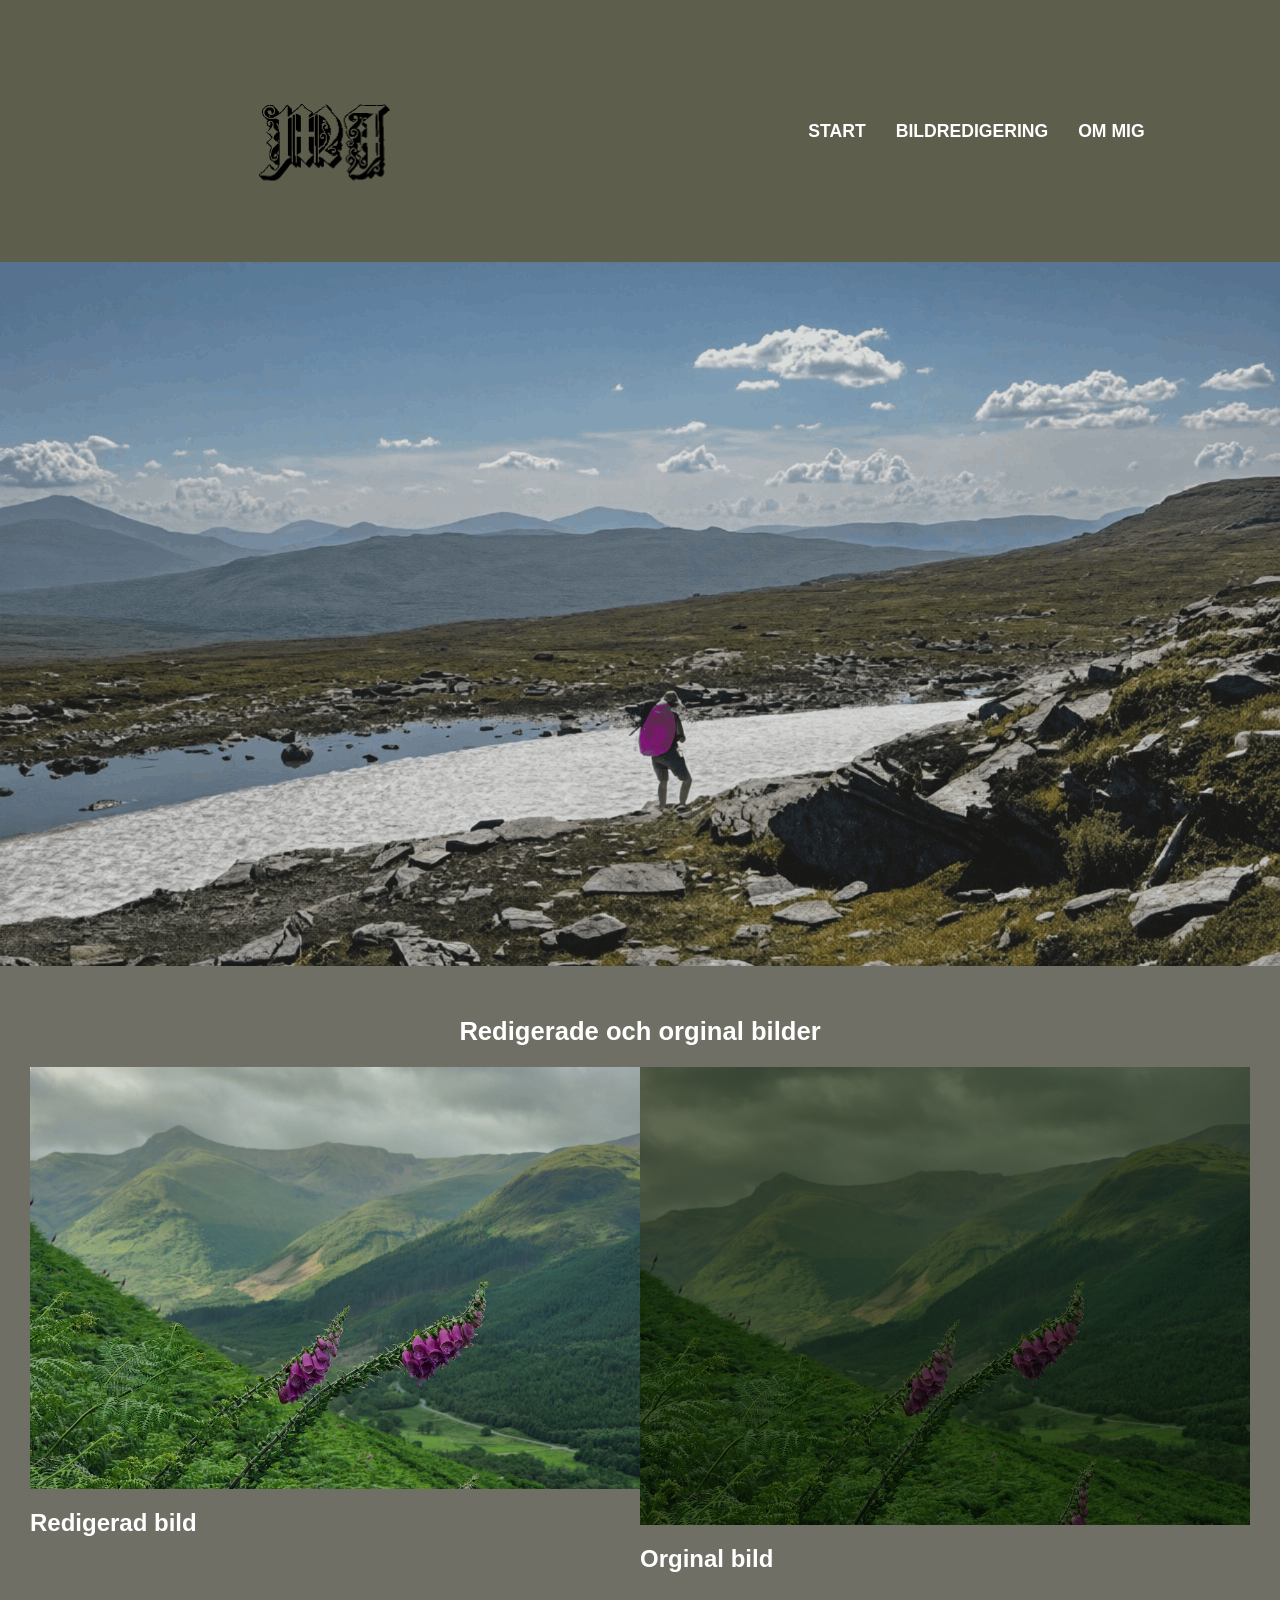
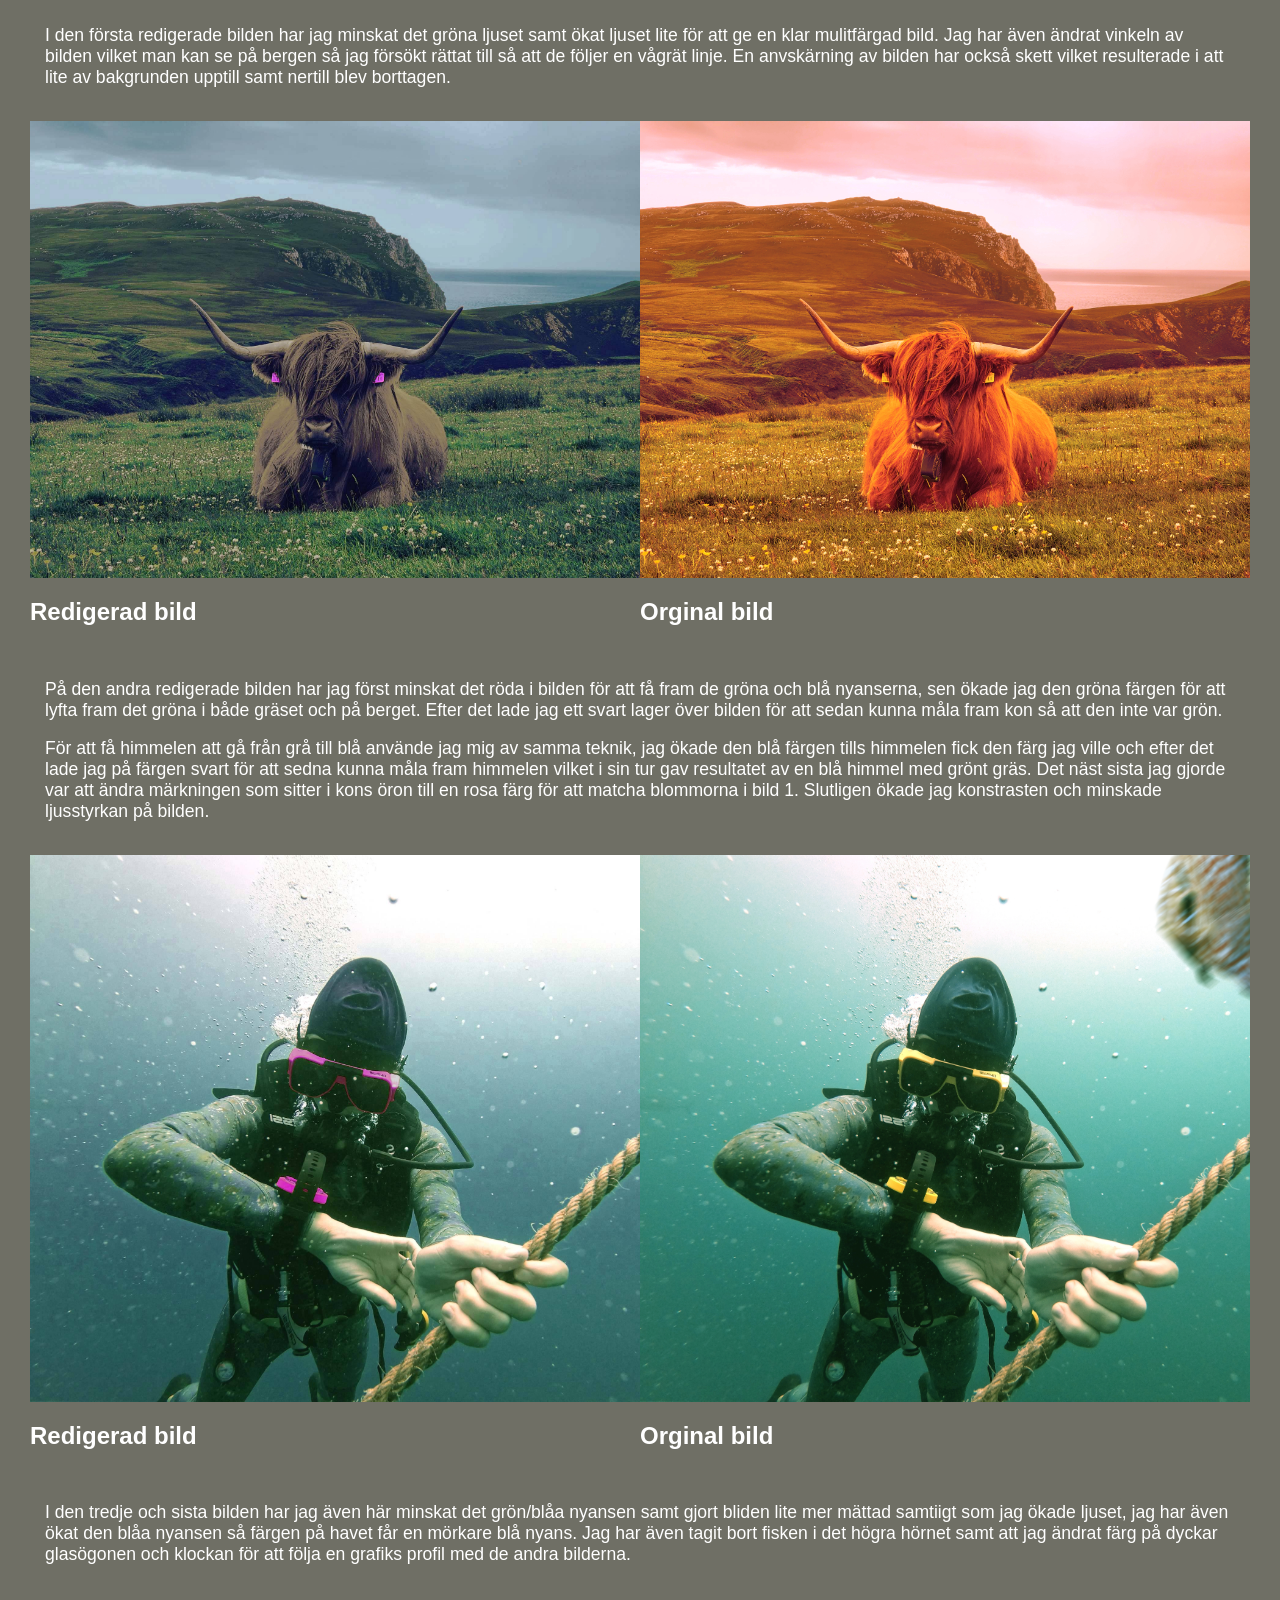
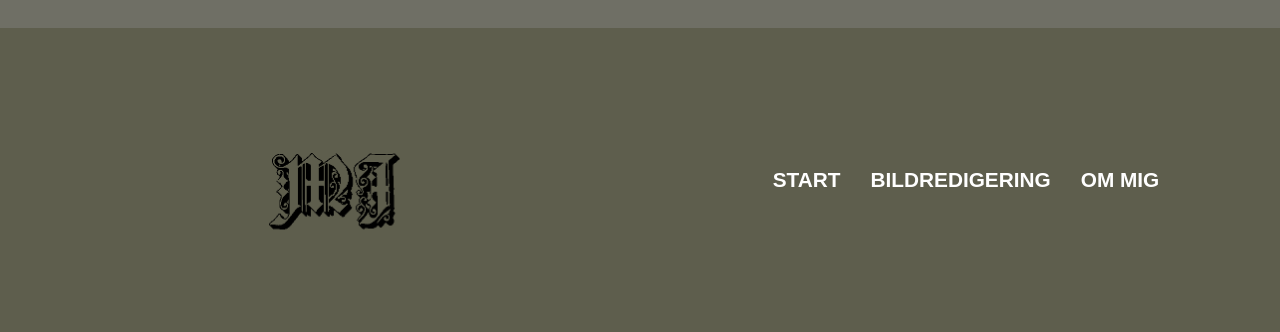
==== bildredigering.html @ e465652f "Skapat kopia av förra repositoryt och påbörjar nu analysen" ====
<!DOCTYPE html>
<html lang="sv">
    <head>
        <meta charset="UTF-8">
        <meta name="viewport" content="width=device-width initial-scake=1.0">
        <title>Bild redigering</title>
        <link rel="stylesheet" href="css/bild.css">
        <link rel="icon" type="images/png" sizes="32x32" href="images/favicon.png">
        <link rel="icon" type="images/x-icon" href="images/favicon.ico">
    </head>
    <body>
        <!--HEADER-->
        <header>
            <div class="header-wrapper">
                <div class="logo-header">
                    <a href="index.html">
                        <img src="images/logotyp.svg" alt="logotyp för MJ">
                    </a>
                </div>
                <div class="nav-header">
                    <nav>
                        <ul>
                            <li><a href="index.html">START</a></li>
                            <li><a href="bildredigering.html">BILDREDIGERING</a></li>
                            <li><a href="ommig.html">OM MIG</a></li>
                        </ul>
                    </nav>
                </div>
            </div>
        </header>
        <!--MAIN-->
        <main>
            <div class="container">
                <img src="images/header.png" alt="en människa som står framför snö mitt uppe på ett fjäll med utsikt av andra fjäll">
            </div>
            <div class="box">
                <section class="grid-container">
                    <h1>Redigerade och orginal bilder</h1>
                    <article class="card-grid1">
                        <img src="images/bilserie001.jpg" alt="två rosa blommor som växer på ett berg fullt av grönska med andra gröna berg i bakgrunden">
                        <h2>Redigerad bild</h2>
                    </article>
                    <article class="card-grid2">
                        <img src="images/O-bildserie001.jpg" alt="två rosa blommor som växer på ett berg fullt av grönska med andra gröna berg i bakgrunden, hela bilden har nyansen grön">
                        <h2>Orginal bild</h2>
                    </article>
                    <div class="card-grid3">
                        <p>
                            I den första redigerade bilden har jag minskat det gröna ljuset samt ökat ljuset lite för att ge en klar 
                            mulitfärgad bild. Jag har även ändrat vinkeln av bilden vilket man kan se på bergen så jag försökt rättat 
                            till så att de följer en vågrät linje. En anvskärning av bilden har också skett vilket resulterade i att 
                            lite av bakgrunden upptill samt nertill blev borttagen.
                        </p>
                    </div>
                    <article class="card-grid4">
                        <img src="images/bilserie002.jpg" alt="en hårig ko med stora horn som ligger på gräs med ett berg och havet i bakgrunden">
                        <h2>Redigerad bild</h2>
                    </article>
                    <article class="card-grid5">
                        <img src="images/O-bildserie002.jpg" alt="en hårig ko med stora horn som ligger på gräs med ett berg och havet i bakgrunden, hela bilden har nyansen röd/orange">
                        <h2>Orginal bild</h2>
                    </article>
                    <div class="card-grid6">
                        <p>
                            På den andra redigerade bilden har jag först minskat det röda i bilden för att få fram de gröna och blå 
                            nyanserna, sen ökade jag den gröna färgen för att lyfta fram det gröna i både gräset och på berget. Efter 
                            det lade jag ett svart lager över bilden för att sedan kunna måla fram kon så att den inte var grön. 
                        </p>
                        <p>
                            För att få himmelen att gå från grå till blå använde jag mig av samma teknik, jag ökade den blå färgen 
                            tills himmelen fick den färg jag ville och efter det lade jag på färgen svart för att sedna kunna måla 
                            fram himmelen vilket i sin tur gav resultatet av en blå himmel med grönt gräs. Det näst sista jag gjorde 
                            var att ändra märkningen som sitter i kons öron till en rosa färg för att matcha blommorna i bild 1. 
                            Slutligen ökade jag konstrasten och minskade ljusstyrkan på bilden.
                        </p>
                    </div>
                    <article class="card-grid7">
                        <img src="images/bilserie003.jpg" alt="en människa ikädd dykarutrustning som är under vatten och håller i ett 
                        rep, personen kollar på sin rosa klocka">
                        <h2>Redigerad bild</h2>
                    </article>
                    <article class="card-grid8">
                        <img src="images/O-bilserie003.jpg" alt="en människa ikädd dykarutrustning som är under vatten och håller i ett 
                        rep, personen kollar på sin gula klocka medans man kan se en fisk suddigt i högra hörnet">
                        <h2>Orginal bild</h2>
                    </article>
                    <div class="card-grid9">
                        <p>
                            I den tredje och sista bilden har jag även här minskat det grön/blåa nyansen samt gjort bliden lite mer 
                            mättad samtiigt som jag ökade ljuset, jag har även ökat den blåa nyansen så färgen på havet får en mörkare 
                            blå nyans. Jag har även tagit bort fisken i det högra hörnet samt att jag ändrat färg på dyckar glasögonen 
                            och klockan för att följa en grafiks profil med de andra bilderna.
                        </p>
                    </div>
                </section>
            </div>
        </main>
        <footer>
            <div class="footer-wrapper">
                <div class="logo-footer">
                    <a href="index.html">
                        <img src="images/logotyp.svg" alt="logotyp för MJ">
                    </a>      
                </div>
                <!--FOOTER NAV-->
                <div class="nav-footer">
                    <nav>
                        <ul>
                            <li><a href="index.html">START</a></li>
                            <li><a href="bildredigering.html">BILDREDIGERING</a></li>
                            <li><a href="ommig.html">OM MIG</a></li>
                        </ul>
                    </nav>
                </div>
            </div>
        </footer>
    </body>
</html>
---- css/bild.css ----
* {
    box-sizing: border-box;
    font-family:Arial, Helvetica, sans-serif;
    color: white;
}

body {
    margin: 0;
    background-color: rgb(111, 111, 101);
}

header {
    background-color: rgb(94, 94, 77);
}

img {
    max-width: 100%;
    height: auto;
    display: block;
}

/* HEADER */
.header-wrapper {
    display: flex;
    flex-direction: column;
    justify-content: space-between;
    align-items: center;
    padding: 15px;
}

/* NAV */
nav ul {
    display: flex;
    flex-direction: row;
    list-style-type: none;
    text-align: center;
    justify-content: center;
    gap: 30px;
}

nav ul li a {
    color: white;
    text-decoration: none;
    font-size: 1.1em;
    font-weight: bold;
}

/* MAIN */
.box {
    padding: 20px;
}

.container img {
    width: 100%;
}

.grid-container {
    padding: 10px 10px;
}

.grid-container h1 {
    text-align: center;
    font-size: 1.6rem;
}

.grid-container p {
    font-size: 1.1em;
}

/* FOOTER */
footer {
    background-color: rgb(94, 94, 77);
    padding: 20px 20px;
}

.footer-wrapper {
    display: flex;
    flex-direction: column;
    align-items: center;
    margin: 1rem;
}

.logo-footer {
    display: flex;
    flex-direction: column;
    align-items: center;
    justify-content: center;
    margin: 1rem;
}

/* FOOTER NAV */
footer nav ul {
    display: flex;
    flex-direction: row;
    list-style-type: none;
    text-align: center;
    justify-content: center;
    gap: 10px;
}

footer nav ul li a {
    color: white;
    text-decoration: none;
    font-size: 1.1em;
    font-weight: bold;
}

/* DESKTOP */
@media(min-width: 1000px) {
    /* HEADER */
    .header-wrapper {
        display: grid;
        grid-template-columns: 1fr 1fr;
        grid-template-areas:
        "logo-header nav-header";
        flex-direction: row;
        justify-content: space-between;
        align-items: center;
        gap: 1rem;
    }

    .logo-header {
        grid-area: logo-header;
        display: flex;
        flex-direction: column;
        align-items: center;
        justify-content: center;
        margin: 1rem;
    }
    
    .nav-header {
        grid-area: nav-header;
        display: flex;
        flex-direction: row;
        list-style-type: none;
        text-align: center;
        justify-content: center;
        gap: 20px;
    }

    .nav-header nav ul li a {
        color: white;
        text-decoration: none;
        font-size: 1.1em;
        font-weight: bold;
    }
   
    /* BILDER */
    .grid-container {
        display: grid;
        grid-template-columns: 1fr 1fr;
        grid-template-areas:
        "h1 h1"
        "card-grid1 card-grid2"
        "card-grid3 card-grid3"
        "card-grid4 card-grid5"
        "card-grid6 card-grid6"
        "card-grid7 card-grid8"
        "card-grid9 card-grid9";
    }

    .grid-container h1 {
        grid-area: h1;
    }

    .card-grid1 {
        grid-area: card-grid1;
    }

    .card-grid2 {
        grid-area: card-grid2;
    }

    .card-grid3 {
        grid-area: card-grid3;
        padding: 15px;
    }

    .card-grid3 p {
        font-size: 1.1rem;
    }

    .card-grid4 {
        grid-area: card-grid4;
    }

    .card-grid5 {
        grid-area: card-grid5;
    }

    .card-grid6 {
        grid-area: card-grid6;
        padding: 15px;
    }

    .card-grid6 p {
        font-size: 1.1rem;
    }

    .card-grid7 {
        grid-area: card-grid7;
    }

    .card-grid8 {
        grid-area: card-grid8;
    }

    .card-grid9 {
        grid-area: card-grid9;
        padding: 15px;
    }

    .card-grid9 p {
        font-size: 1.1rem;
    }

    /* FOOTER */
    .footer-wrapper {
        display: grid;
        grid-template-columns: 2fr 2fr;
        grid-template-areas:
        "logo-footer nav-footer";
        align-items: center;
        justify-content: space-between;
        gap: 1rem;
    }

    .logo-footer {
        grid-area: logo-footer;
        justify-content: flex-start;
        margin: 1rem 0;
    }

    .nav-footer {
        grid-area: nav-footer;
        text-align: center;
    }

    footer nav ul {
        gap: 30px;
    }

    .nav-footer ul li a {
        font-size: 1.3em;
    }
}
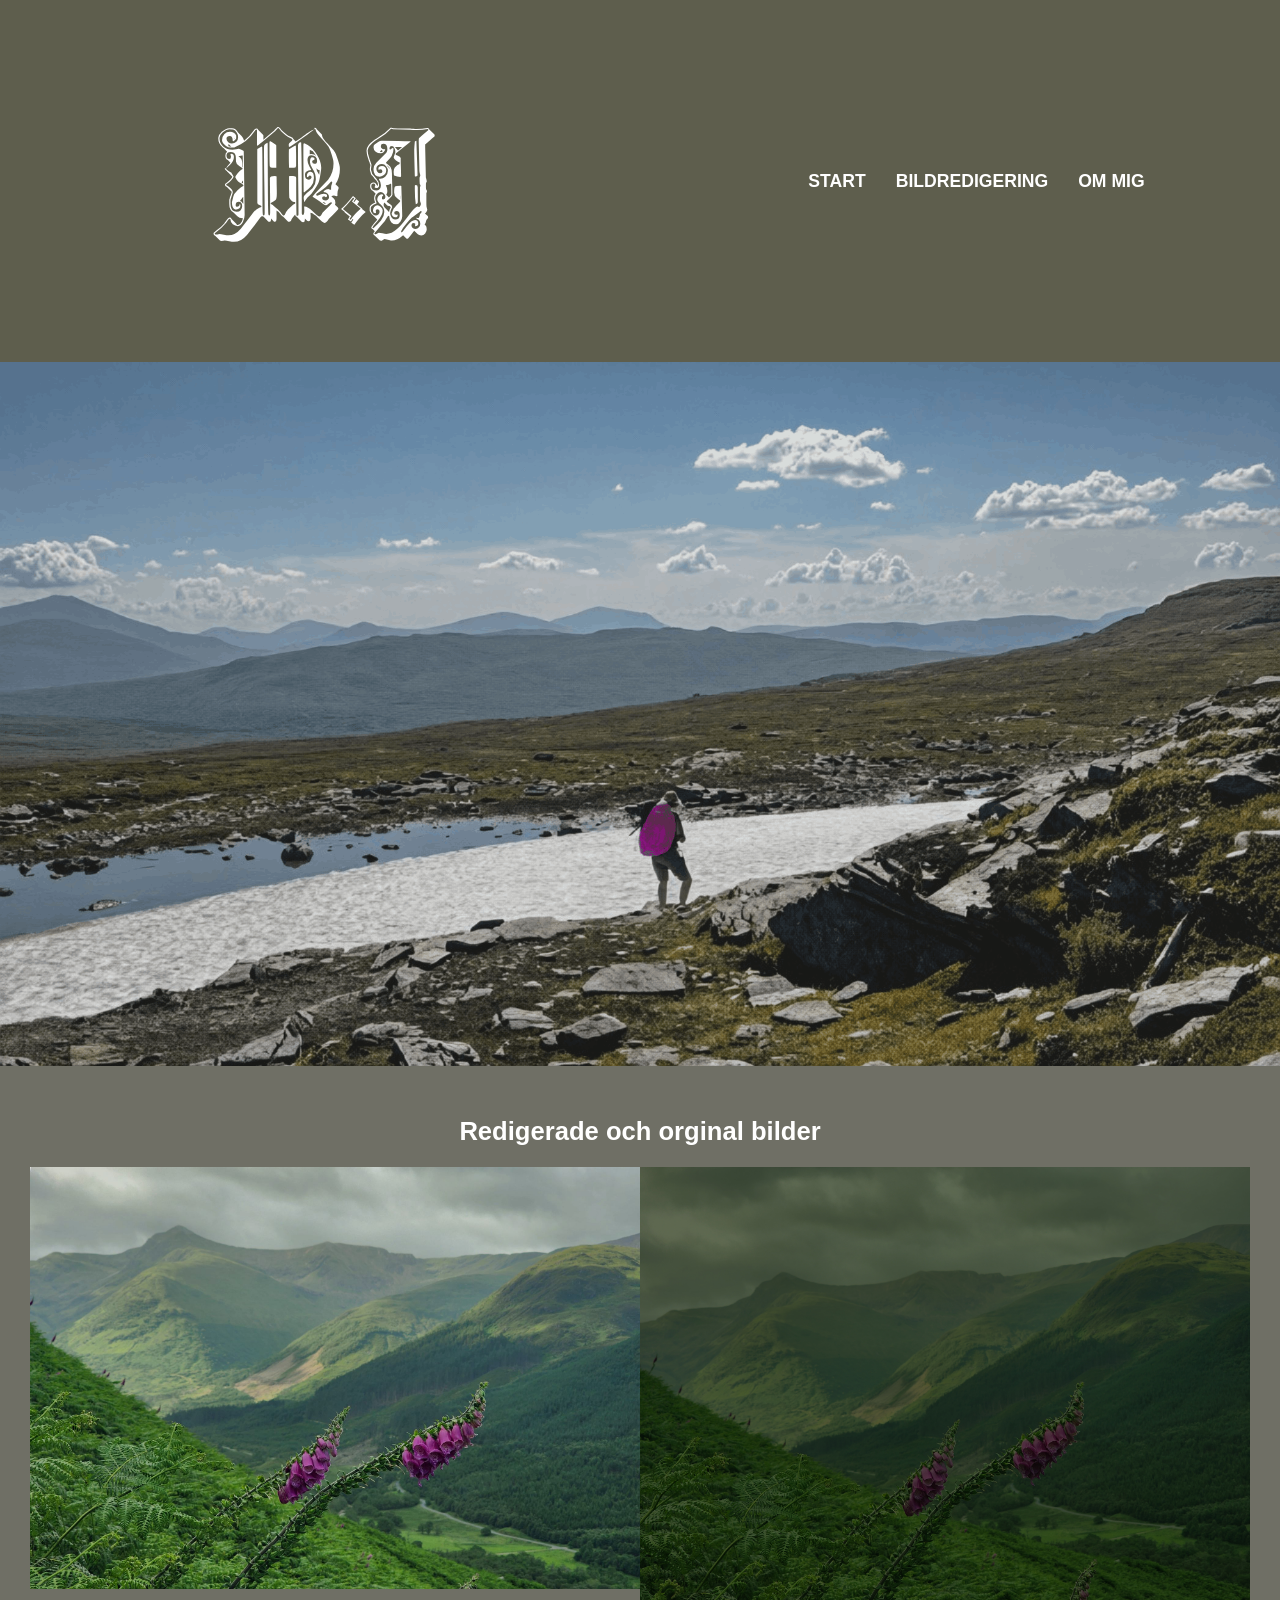
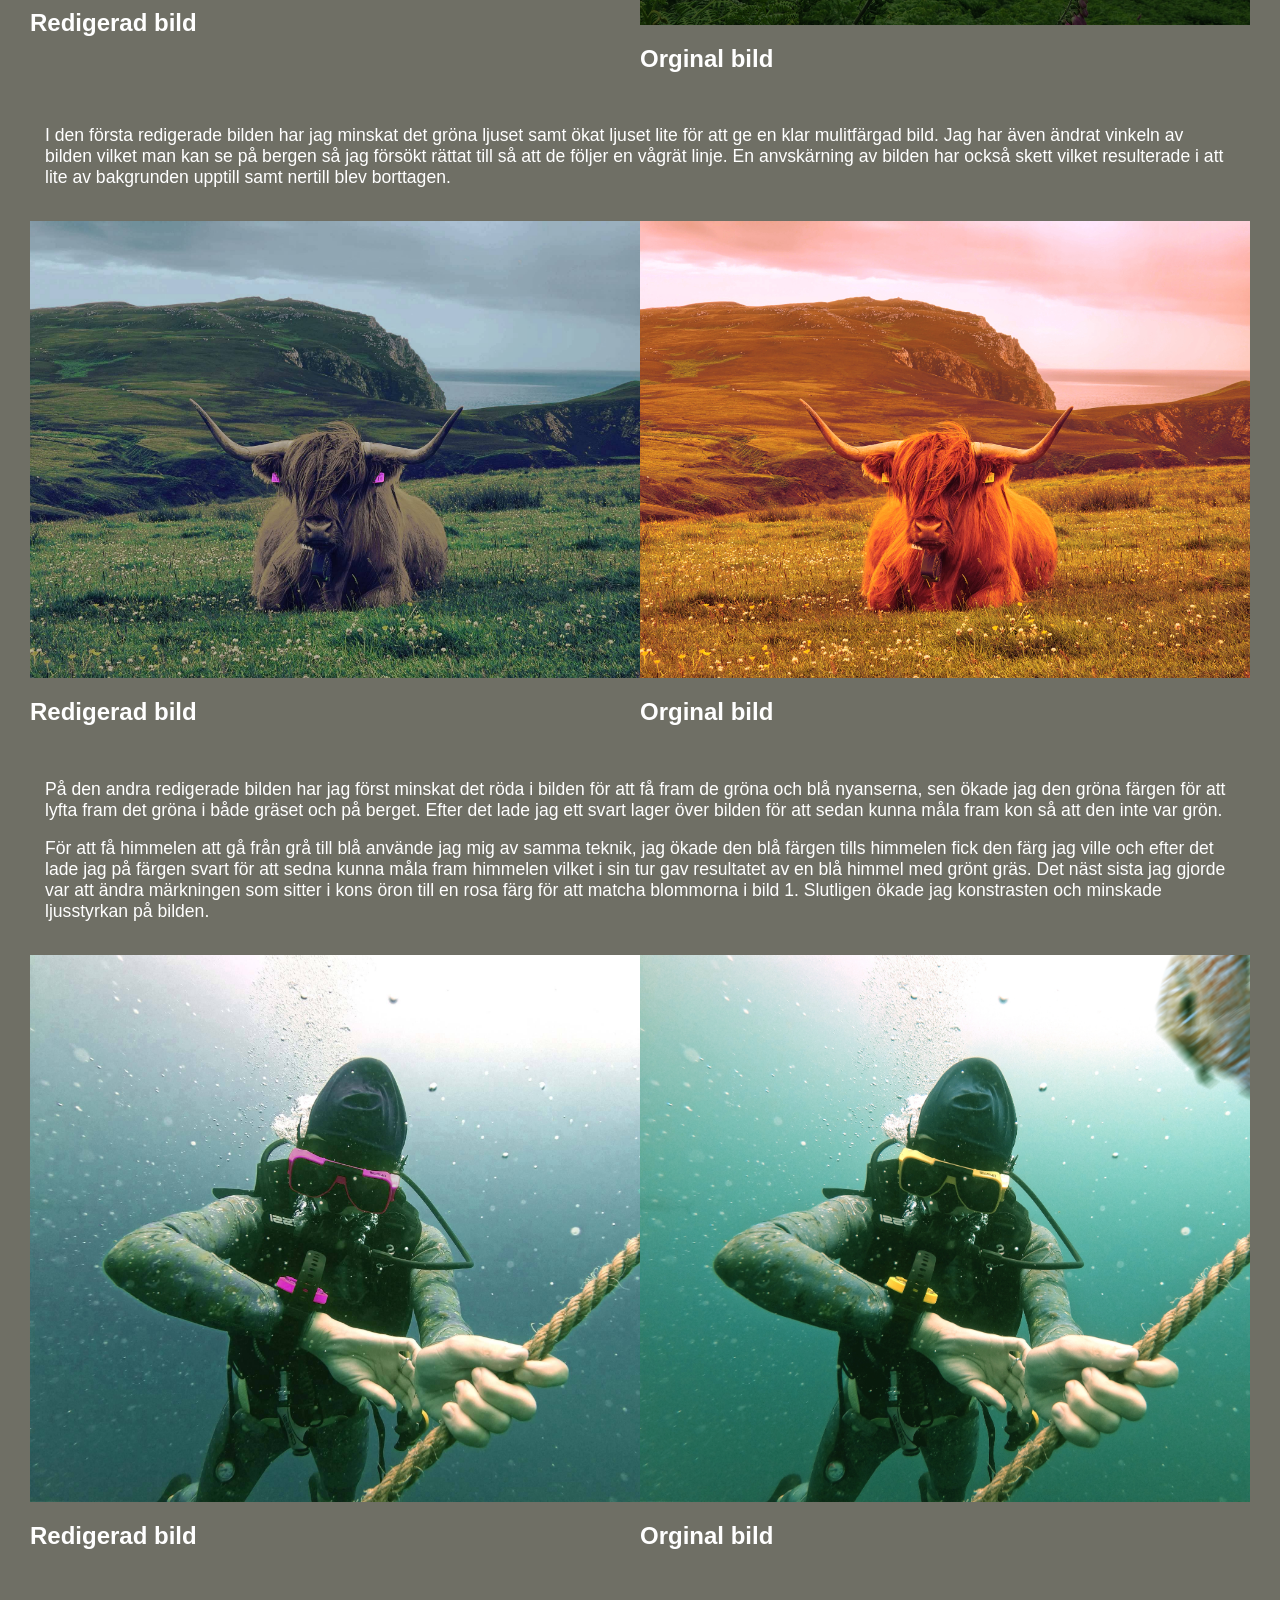
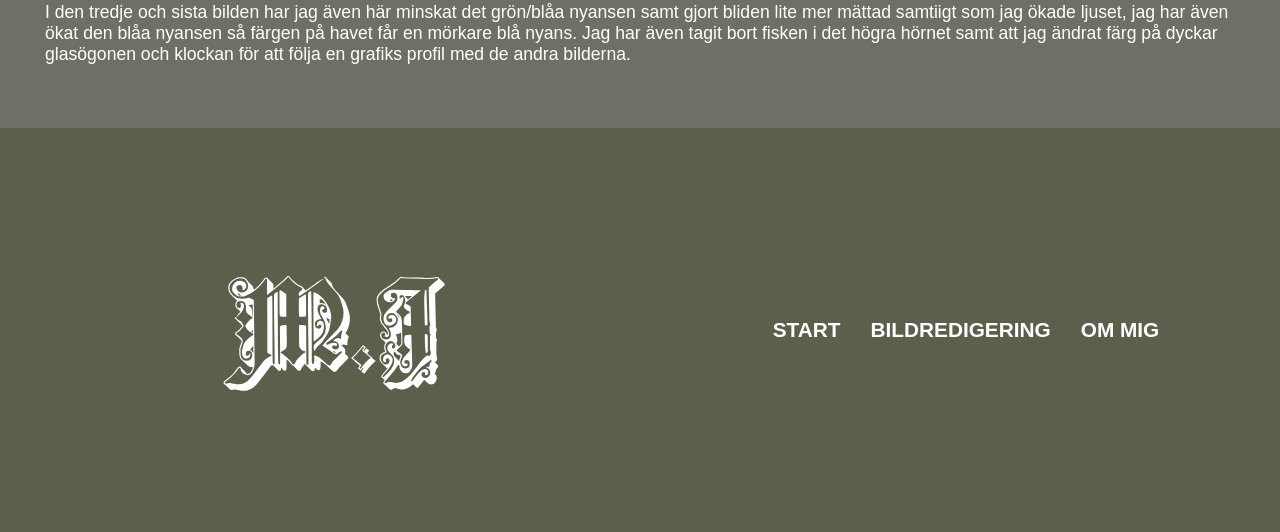
==== commit 6507406e: "Ändrat så logotypen är vit och ökar därmed kontrasten mellan bakgrund och logga" ====
--- a/bildredigering.html
+++ b/bildredigering.html
@@ -14,7 +14,7 @@
             <div class="header-wrapper">
                 <div class="logo-header">
                     <a href="index.html">
-                        <img src="images/logotyp.svg" alt="logotyp för MJ">
+                        <img src="images/logo-vit.svg" alt="logotyp för MJ">
                     </a>
                 </div>
                 <div class="nav-header">
@@ -99,7 +99,7 @@
             <div class="footer-wrapper">
                 <div class="logo-footer">
                     <a href="index.html">
-                        <img src="images/logotyp.svg" alt="logotyp för MJ">
+                        <img src="images/logo-vit.svg" alt="logotyp för MJ">
                     </a>      
                 </div>
                 <!--FOOTER NAV-->
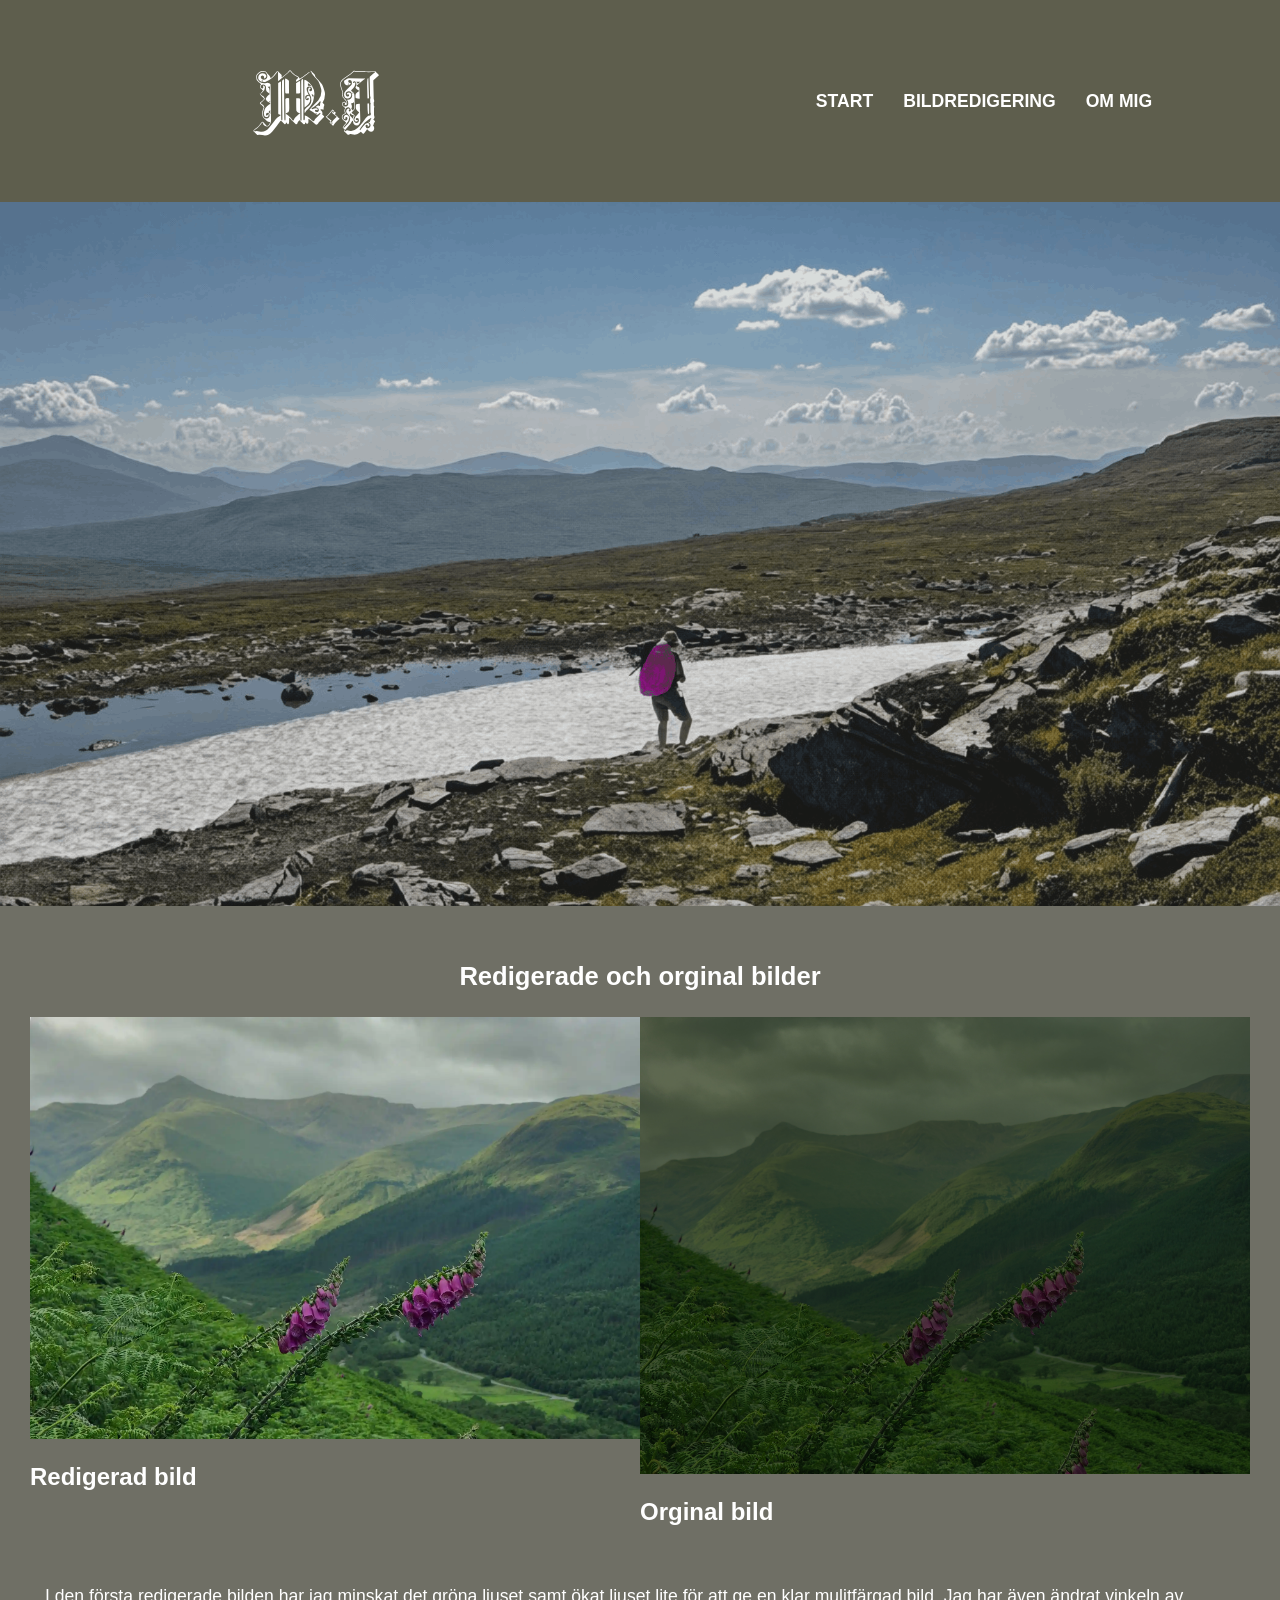
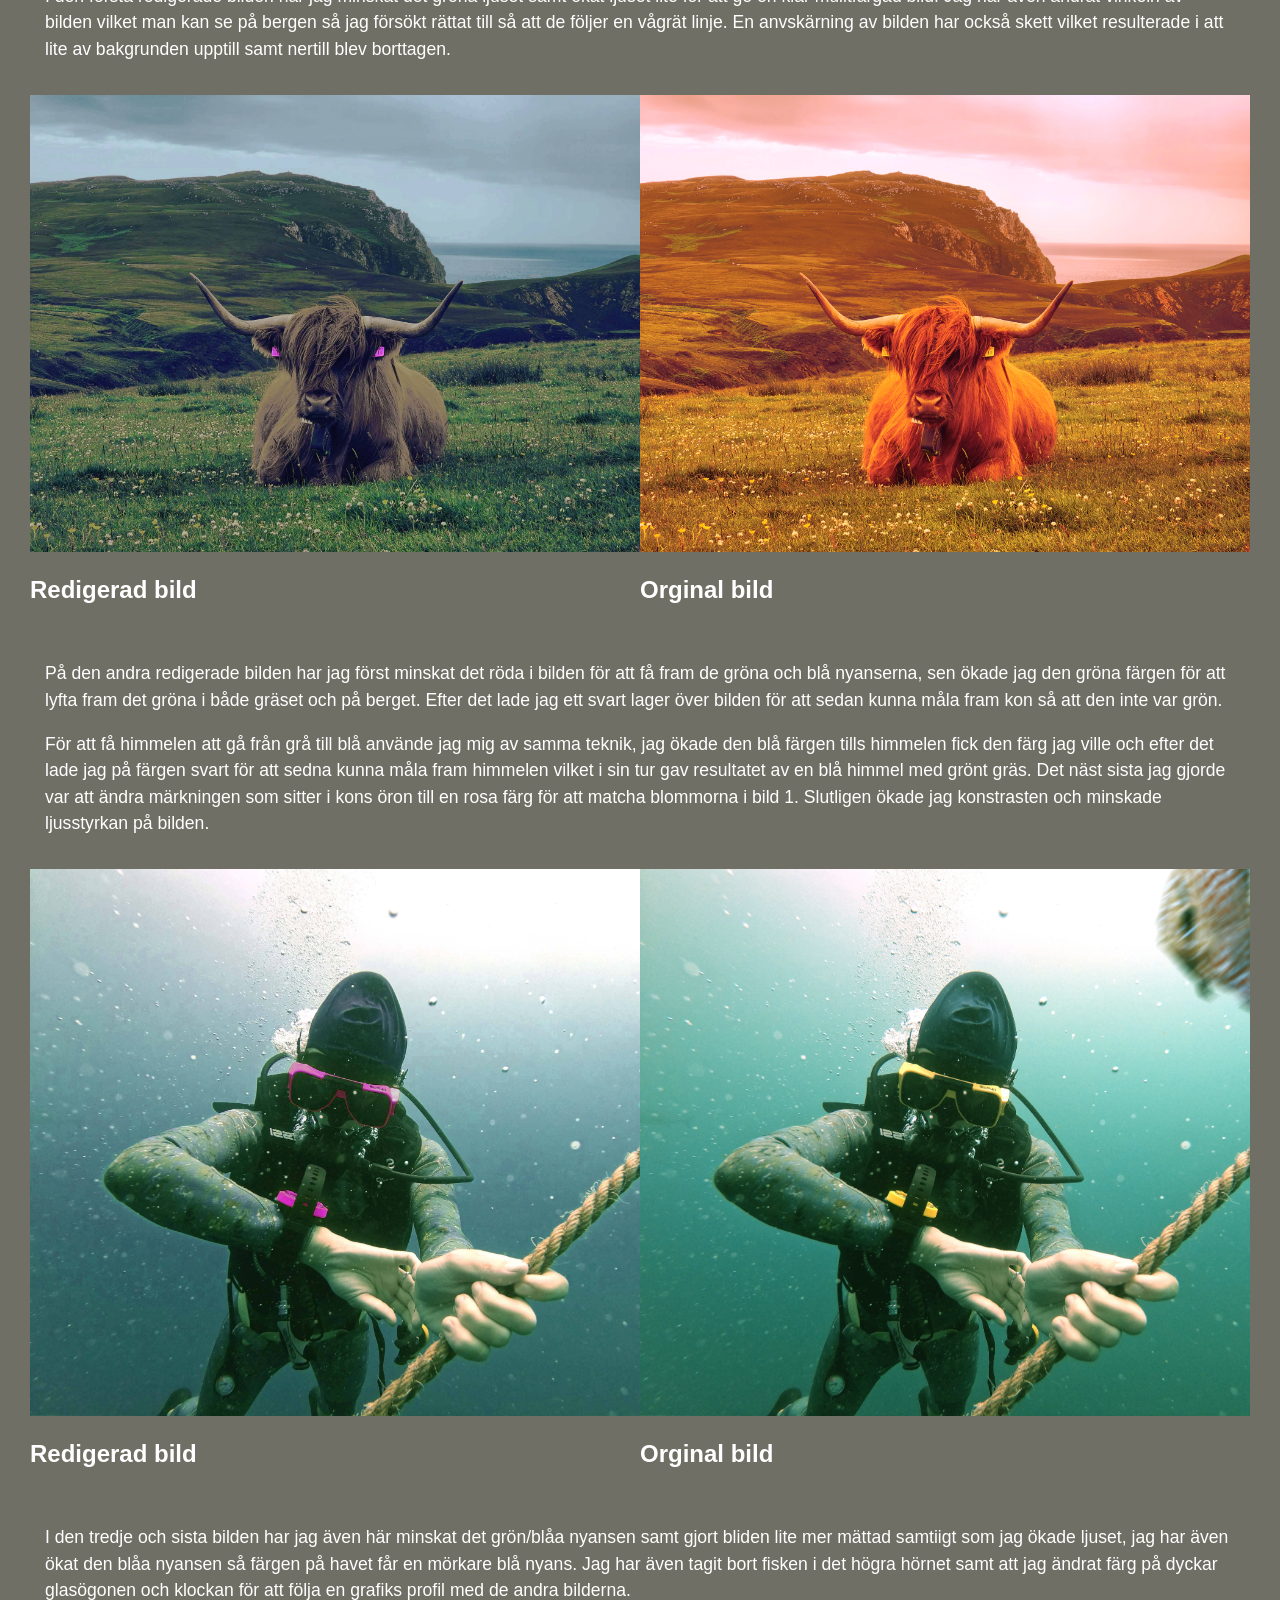
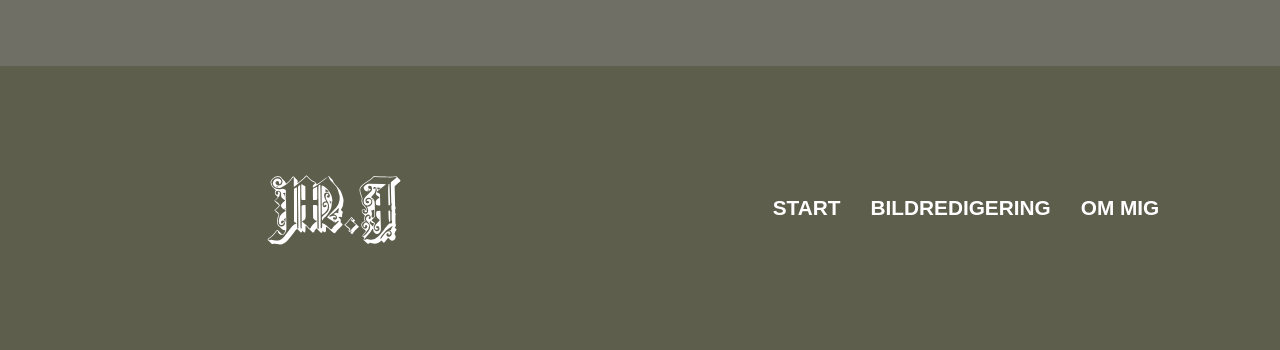
==== commit b02f8e11: "Laggt till picture element samt laggt in nya bildfiler som är mindre än orginalet" ====
--- a/bildredigering.html
+++ b/bildredigering.html
@@ -31,17 +31,26 @@
         <!--MAIN-->
         <main>
             <div class="container">
-                <img src="images/header.png" alt="en människa som står framför snö mitt uppe på ett fjäll med utsikt av andra fjäll">
+                <picture>
+                
+                    <img src="images/header.png" alt="en människa som står framför snö mitt uppe på ett fjäll med utsikt av andra fjäll">
+                </picture>
             </div>
             <div class="box">
                 <section class="grid-container">
                     <h1>Redigerade och orginal bilder</h1>
                     <article class="card-grid1">
-                        <img src="images/bilserie001.jpg" alt="två rosa blommor som växer på ett berg fullt av grönska med andra gröna berg i bakgrunden">
+                        <picture>
+                            <source srcset="bildserie001.webp" type="images/webp">
+                            <img src="images/bilserie001.webp" alt="två rosa blommor som växer på ett berg fullt av grönska med andra gröna berg i bakgrunden" loading="lazyS">
+                        </picture>
                         <h2>Redigerad bild</h2>
                     </article>
                     <article class="card-grid2">
-                        <img src="images/O-bildserie001.jpg" alt="två rosa blommor som växer på ett berg fullt av grönska med andra gröna berg i bakgrunden, hela bilden har nyansen grön">
+                        <picture>
+                        
+                            <img src="images/O-bildserie001.jpg" alt="två rosa blommor som växer på ett berg fullt av grönska med andra gröna berg i bakgrunden, hela bilden har nyansen grön" loading="lazy">
+                        </picture>
                         <h2>Orginal bild</h2>
                     </article>
                     <div class="card-grid3">
@@ -53,11 +62,17 @@
                         </p>
                     </div>
                     <article class="card-grid4">
-                        <img src="images/bilserie002.jpg" alt="en hårig ko med stora horn som ligger på gräs med ett berg och havet i bakgrunden">
+                        <picture>
+                            <source srcset="bildserie002.webp" type="images/webp">
+                            <img src="images/bilserie002.jpg" alt="en hårig ko med stora horn som ligger på gräs med ett berg och havet i bakgrunden" loading="lazy">
+                        </picture>
                         <h2>Redigerad bild</h2>
                     </article>
                     <article class="card-grid5">
-                        <img src="images/O-bildserie002.jpg" alt="en hårig ko med stora horn som ligger på gräs med ett berg och havet i bakgrunden, hela bilden har nyansen röd/orange">
+                        <picture>
+                        
+                            <img src="images/O-bildserie002.jpg" alt="en hårig ko med stora horn som ligger på gräs med ett berg och havet i bakgrunden, hela bilden har nyansen röd/orange" loading="lazy">
+                        </picture>
                         <h2>Orginal bild</h2>
                     </article>
                     <div class="card-grid6">
@@ -75,13 +90,17 @@
                         </p>
                     </div>
                     <article class="card-grid7">
-                        <img src="images/bilserie003.jpg" alt="en människa ikädd dykarutrustning som är under vatten och håller i ett 
-                        rep, personen kollar på sin rosa klocka">
+                        <picture>
+                            <source srcset="bildserie003.webp" type="images/webp">
+                            <img src="images/bilserie003.jpg" alt="en människa ikädd dykarutrustning som är under vatten och håller i ett rep, personen kollar på sin rosa klocka" loading="lazy">
+                        </picture>
                         <h2>Redigerad bild</h2>
                     </article>
                     <article class="card-grid8">
-                        <img src="images/O-bilserie003.jpg" alt="en människa ikädd dykarutrustning som är under vatten och håller i ett 
-                        rep, personen kollar på sin gula klocka medans man kan se en fisk suddigt i högra hörnet">
+                        <picture>
+                        
+                            <img src="images/O-bilserie003.jpg" alt="en människa ikädd dykarutrustning som är under vatten och håller i ett rep, personen kollar på sin gula klocka medans man kan se en fisk suddigt i högra hörnet" loading="lazy">
+                        </picture>
                         <h2>Orginal bild</h2>
                     </article>
                     <div class="card-grid9">
--- a/css/bild.css
+++ b/css/bild.css
@@ -25,7 +25,10 @@
     flex-direction: column;
     justify-content: space-between;
     align-items: center;
-    padding: 15px;
+}
+
+.header-wrapper img {
+    max-height: 170px;
 }
 
 /* NAV */
@@ -46,6 +49,10 @@
 }
 
 /* MAIN */
+main {
+    line-height: 1.5;
+}
+
 .box {
     padding: 20px;
 }
@@ -78,6 +85,10 @@
     flex-direction: column;
     align-items: center;
     margin: 1rem;
+}
+
+.footer-wrapper img {
+    max-height: 180px;
 }
 
 .logo-footer {
